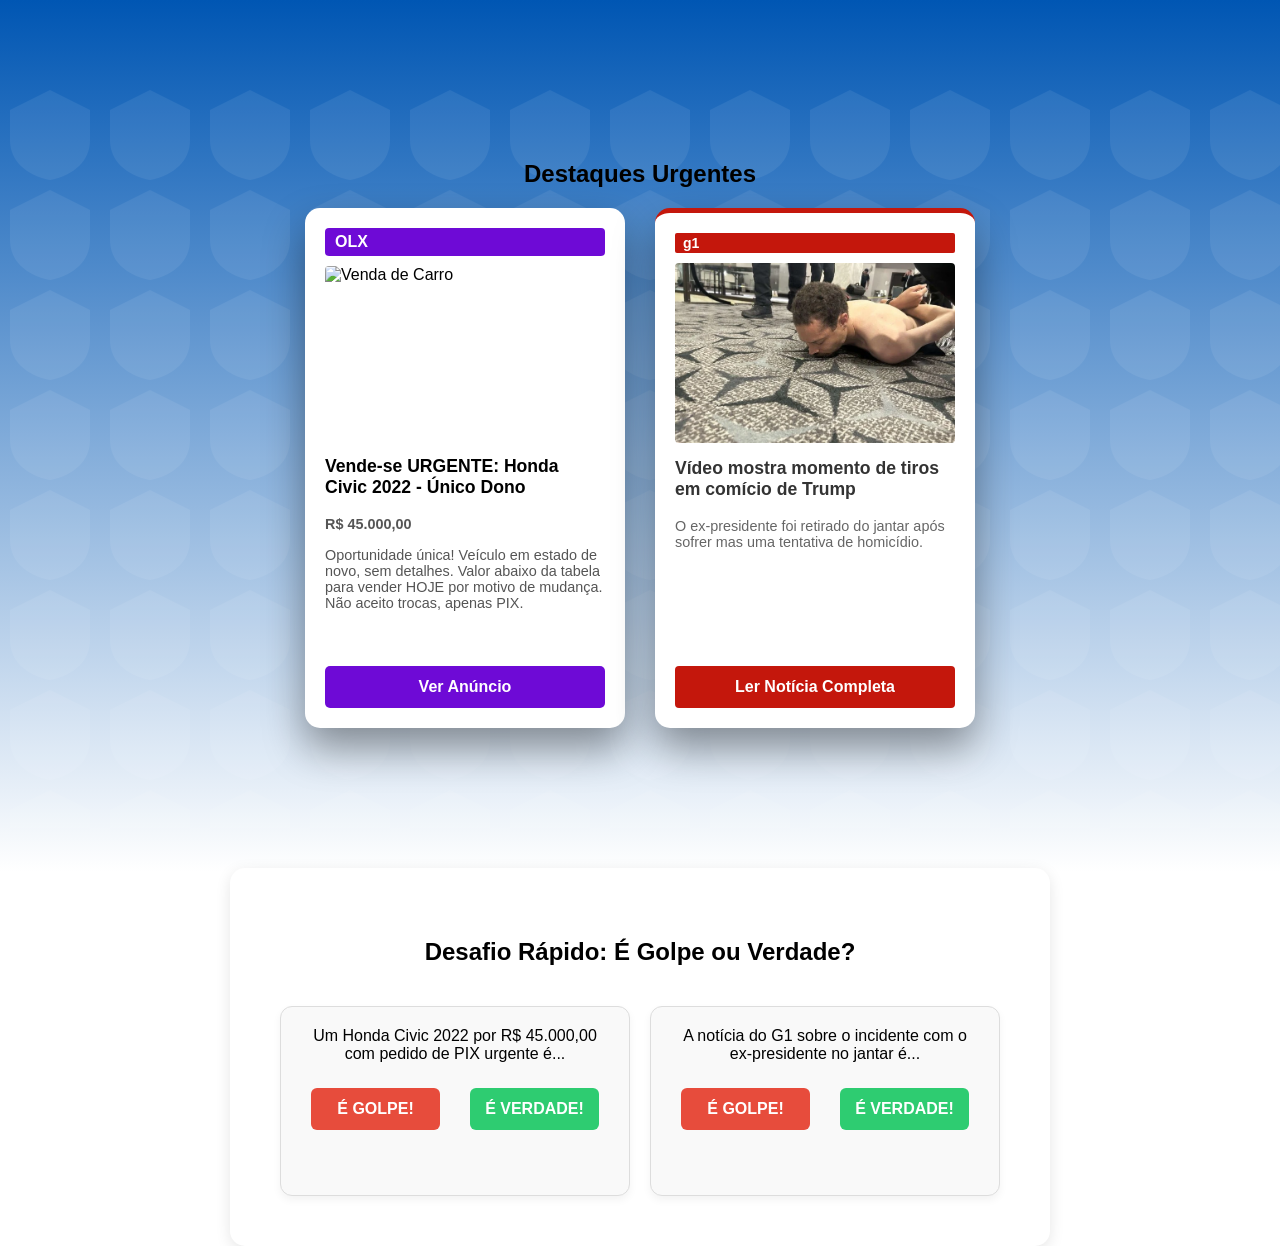
==== index.html @ b0866564 "Add files via upload" ====
<!DOCTYPE html>
<html lang="pt-br">
    <head>
        <meta charset="UTF-8">
        <title>Mentes em Ação</title>
        <link rel="stylesheet"
        href="pagina.css"
    </head>
    <body>
       <section class="propaganda">
    <h2>Destaques Urgentes</h2>
    
    <div class="container-cards">
        <div class="card">
    <div class="tag-olx">OLX</div>
    
    <img src="https://images.unsplash.com/photo-1541899481282-d53bffe3c35d?w=400" alt="Venda de Carro">

    <div class="conteudo-card">
        <h3>Vende-se URGENTE: Honda Civic 2022 - Único Dono</h3>
        <p class="preco-golpe">R$ 45.000,00</p> 
        <p>Oportunidade única! Veículo em estado de novo, sem detalhes. Valor abaixo da tabela para vender HOJE por motivo de mudança. Não aceito trocas, apenas PIX.</p>
    </div>
    <a href="https://www.olx.com.br/autos-e-pecas/carros-vans-e-utilitarios" target="_blank" class="botao-personalizado btn-roxo">Ver Anúncio</a>
    
</div>
        <div class="card noticia-g1">
    <div class="tag-g1">g1</div>
            <img src="trump.jpg">
    
    <div class="conteudo-card">
        <h3>Vídeo mostra momento de tiros em comício de Trump</h3>
        <p>O ex-presidente foi retirado do jantar após sofrer mas uma tentativa de homicídio.</p>
    </div>

   <a href="https://g1.globo.com/mundo/noticia/2026/04/27/atirador-que-abriu-fogo-em-jantar-com-trump-e-formalmente-acusado-de-tentar-matar-presidente-dos-eua.ghtml" target="_blank" class="botao-g1">
    Ler Notícia Completa
</a>
</div>
    
</section>
<section class="quiz-interativo">
    <h2>Desafio Rápido: É Golpe ou Verdade?</h2>
    
    <div class="quiz-container">
        <div class="quiz-item">
            <p>Um Honda Civic 2022 por R$ 45.000,00 com pedido de PIX urgente é...</p>
            <div class="botoes-quiz">
                <button onclick="verificar(1, true)" class="btn-quiz golpe">É GOLPE!</button>
                <button onclick="verificar(1, false)" class="btn-quiz verdade">É VERDADE!</button>
            </div>
            <p id="resultado-1" class="msg-feedback"></p>
        </div>

        <div class="quiz-item">
            <p>A notícia do G1 sobre o incidente com o ex-presidente no jantar é...</p>
            <div class="botoes-quiz">
                <button onclick="verificar(2, false)" class="btn-quiz golpe">É GOLPE!</button>
                <button onclick="verificar(2, true)" class="btn-quiz verdade">É VERDADE!</button>
            </div>
            <p id="resultado-2" class="msg-feedback"></p>
        </div>
    </div>
</section>

<script>
function verificar(pergunta, acertou) {
    const campo = document.getElementById('resultado-' + pergunta);
    if (acertou) {
        campo.innerHTML = "✅ **Acertou!** Ótima análise.";
        campo.style.color = "green";
    } else {
        campo.innerHTML = "❌ **Cuidado!** Verifique os sinais novamente.";
        campo.style.color = "red";
    }
}
</script>




    </body>
</html>
---- pagina.css ----
/* 1. Configuração de reset (topo do arquivo) */
* {
    margin: 0;
    padding: 0;
    box-sizing: border-box;
    font-family: Arial, sans-serif;
}

/* 2. O fundo azul com branco e centralização */
body {
    width: 100%;
    min-height: 100vh;
    background: linear-gradient(180deg, #0056b3 0%, #ffffff 70%) no-repeat;
    display: flex;
    flex-direction: column;
    align-items: center;
    padding-top: 80px; 
}
/* Essa é a parte que faltava para colocar um do lado do outro */
.container-cards {
    display: flex;           /* Ativa o alinhamento flexível */
    flex-direction: row;     /* Força a ficar em linha (lado a lado) */
    justify-content: center; /* Centraliza o par de cards na tela */
    align-items: flex-start; /* Alinha os cards pelo topo */
    gap: 30px;               /* Cria o espaço entre um card e outro */
    flex-wrap: wrap;         /* Se a tela diminuir, um vai para baixo do outro */
    width: 100%;
    max-width: 1200px;       /* Evita que fiquem muito longe em telas enormes */
    margin: 20px auto;       /* Centraliza o bloco todo */
}
/* 3. Estilo dos Cards */
.card {
    background-color: white;
    border-radius: 8px;
    width: 320px;
    /* Altura fixa para os dois cards serem idênticos */
    height: 520px; 
    padding: 20px;
    box-shadow: 0 15px 35px rgba(0,0,0,0.2);
    
    /* O segredo para alinhar tudo dentro */
    display: flex;
    flex-direction: column;
}

.card img {
    width: 100%;
    height: 180px;
    object-fit: cover;
    border-radius: 4px;
    margin-bottom: 10px;
}

.card h3 {
    font-size: 1.1rem;
    margin-bottom: 10px;
    /* Define um espaço fixo para o título */
    min-height: 50px; 
}

.card p {
    font-size: 0.9rem;
    color: #555;
    /* Faz o texto ocupar o espaço que sobrar, empurrando o botão */
    flex-grow: 1; 
    margin-bottom: 15px;
}

.botao-personalizado {
    display: block;
    width: 100%;
    padding: 12px 0;
    text-decoration: none;
    border-radius: 5px;
    font-weight: bold;
    text-align: center;
    /* Garante que o botão fique sempre no final */
    margin-top: auto; 
}

/* 5. Cores dos botões */
.btn-roxo { 
    background-color: #6e0ad6; 
    color: white !important; 
}

.btn-azul { 
    background-color: #0056b3; 
    color: white !important; 
}
/* Estilo específico para o Card do G1 */
.noticia-g1 {
    border-top: 5px solid #c4170c !important; /* Linha vermelha clássica do G1 */
}

.tag-g1 {
    background-color: #c4170c;
    color: white;
    font-weight: bold;
    font-size: 14px;
    padding: 2px 8px;
    display: inline-block;
    margin-bottom: 10px;
    border-radius: 2px;
}

.botao-g1 {
    display: block;
    width: 100%;
    padding: 12px;
    background-color: #c4170c; /* Vermelho G1 */
    color: white !important;
    text-decoration: none;
    font-weight: bold;
    text-align: center;
    border-radius: 4px;
    margin-top: auto;
    transition: background 0.3s;
}

.botao-g1:hover {
    background-color: #a3130a;
}

/* Garante que o título do G1 seja preto e sério */
.noticia-g1 h3 {
    color: #333;
    font-size: 1.1rem;
    text-align: left;
    margin-top: 5px;
}

.noticia-g1 p {
    text-align: left;
    color: #666;
}
.preco-golpe {
    color: #2ecc71;
    font-size: 1.5rem;
    font-weight: bold;
    margin: 10px 0;
}

/* Estilo para a tag da OLX se você ainda não tiver */
.tag-olx {
    background-color: #6E0AD6; /* Roxo clássico da OLX */
    color: white;
    padding: 5px 10px;
    display: inline-block;
    border-radius: 4px;
    font-weight: bold;
    margin-bottom: 10px;
}
.quiz-interativo {
    background-color: #ffffff;
    padding: 30px;
    margin-top: 40px;
    border-radius: 15px;
    text-align: center;
    box-shadow: 0 4px 15px rgba(0,0,0,0.1);
}

.btn-quiz {
    padding: 15px 25px;
    margin: 10px;
    border: none;
    border-radius: 8px;
    font-weight: bold;
    cursor: pointer;
    font-size: 1rem;
    transition: 0.3s;
}

.golpe { background-color: #e74c3c; color: white; }
.verdade { background-color: #2ecc71; color: white; }

.btn-quiz:hover { transform: scale(1.1); }

#resultado-quiz {
    margin-top: 20px;
    font-size: 1.1rem;
    min-height: 30px;
}
/* Organiza o título do Quiz */
.quiz-interativo h2 {
    margin-top: 40px;
    margin-bottom: 20px;
}

/* Coloca as perguntas lado a lado */
.quiz-container {
    display: flex;
    justify-content: center;
    gap: 20px;
    flex-wrap: wrap; /* Para não quebrar no celular */
    padding: 20px;
}

/* Estilo de cada "card" de pergunta */
.quiz-item {
    background: #f9f9f9;
    border: 1px solid #ddd;
    border-radius: 12px;
    padding: 20px;
    width: 350px; /* Tamanho fixo para ficarem iguais */
    box-shadow: 0 4px 8px rgba(0,0,0,0.05);
    display: flex;
    flex-direction: column;
    justify-content: space-between;
}

/* Alinha os botões dentro do card */
.botoes-quiz {
    display: flex;
    gap: 10px;
    justify-content: center;
    margin-top: 15px;
}

/* Deixa os botões com o mesmo tamanho */
.btn-quiz {
    flex: 1;
    padding: 12px;
    border: none;
    border-radius: 6px;
    font-weight: bold;
    cursor: pointer;
    transition: 0.3s;
}

.msg-feedback {
    margin-top: 15px;
    font-size: 0.9rem;
    min-height: 20px; /* Evita que o card mude de tamanho ao aparecer o texto */
}
.selo-seguranca {
    position: absolute;
    top: 10px;
    right: 10px;
    padding: 5px 10px;
    border-radius: 20px;
    font-size: 0.8rem;
    font-weight: bold;
    color: white;
    display: flex;
    align-items: center;
    gap: 5px;
}

.alerta { background-color: #e74c3c; /* Vermelho */ }
.verificado { background-color: #2ecc71; /* Verde */ }

/* Precisa adicionar isso no seu .card para o selo ficar no lugar certo */
.card {
    position: relative;
    /* ... o resto do seu CSS do card ... */
}
.propaganda {
    width: 100%;
    padding: 80px 20px;
    display: flex;
    flex-direction: column;
    align-items: center;

    /* FUNDO MODERNO: Um gradiente que vai do azul escuro para o roxo sutil */
    background: linear-gradient(135deg, #1a2a6c, #b21f1f, #fdbb2d); /* Opção colorida */
    /* OU esta opção mais "Cyber": */
    background: linear-gradient(180deg, #0f0c29 0%, #302b63 50%, #24243e 100%);
    
    /* Recalocando os ícones de escudo sobre o gradiente */
    background-image: url("data:image/svg+xml,%3Csvg xmlns='http://www.w3.org/2000/svg' width='100' height='100' viewBox='0 0 100 100'%3E%3Cg fill='%23ffffff' fill-opacity='0.07'%3E%3Cpath d='M50 10L10 30v30c0 20 15 35 40 40 25-5 40-20 40-40V30L50 10z'/%3E%3C/g%3E%3C/svg%3E");
}

.card {
    background-color: #ffffff;
    border-radius: 15px;
    /* Sombra mais forte para o card "saltar" do fundo escuro */
    box-shadow: 0 20px 40px rgba(0,0,0,0.4); 
    border: none;
}
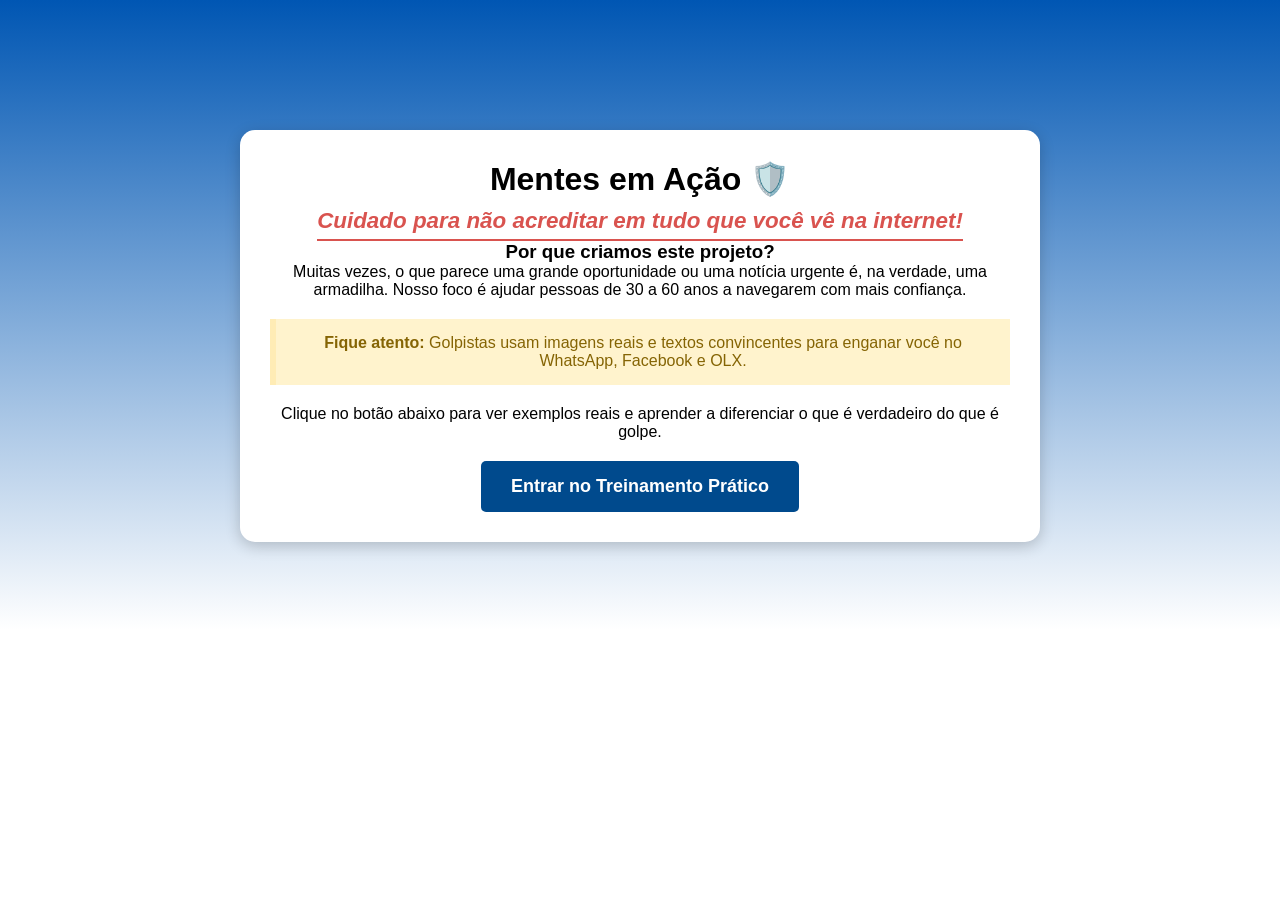
==== commit 867a45e5: "Add files via upload Adicionando pagina de alerta e renomeando quiz." ====
--- a/index.html
+++ b/index.html
@@ -1,83 +1,30 @@
 <!DOCTYPE html>
 <html lang="pt-br">
-    <head>
-        <meta charset="UTF-8">
-        <title>Mentes em Ação</title>
-        <link rel="stylesheet"
-        href="pagina.css"
-    </head>
-    <body>
-       <section class="propaganda">
-    <h2>Destaques Urgentes</h2>
-    
-    <div class="container-cards">
-        <div class="card">
-    <div class="tag-olx">OLX</div>
-    
-    <img src="https://images.unsplash.com/photo-1541899481282-d53bffe3c35d?w=400" alt="Venda de Carro">
+<head>
+    <meta charset="UTF-8">
+    <meta name="viewport" content="width=device-width, initial-scale=1.0">
+    <title>Mentes em Ação - Segurança Digital</title>
+    <link rel="stylesheet" href="pagina.css">
+</head>
+<body>
+    <div class="container-entrada">
+        <header>
+            <h1>Mentes em Ação 🛡️</h1>
+            <h2 class="frase-alerta">Cuidado para não acreditar em tudo que você vê na internet!</h2>
+        </header>
 
-    <div class="conteudo-card">
-        <h3>Vende-se URGENTE: Honda Civic 2022 - Único Dono</h3>
-        <p class="preco-golpe">R$ 45.000,00</p> 
-        <p>Oportunidade única! Veículo em estado de novo, sem detalhes. Valor abaixo da tabela para vender HOJE por motivo de mudança. Não aceito trocas, apenas PIX.</p>
+        <section class="conteudo-explicativo">
+            <h3>Por que criamos este projeto?</h3>
+            <p>Muitas vezes, o que parece uma grande oportunidade ou uma notícia urgente é, na verdade, uma armadilha. Nosso foco é ajudar pessoas de 30 a 60 anos a navegarem com mais confiança.</p>
+            
+            <div class="alerta-box">
+                <p><strong>Fique atento:</strong> Golpistas usam imagens reais e textos convincentes para enganar você no WhatsApp, Facebook e OLX.</p>
+            </div>
+
+            <p>Clique no botão abaixo para ver exemplos reais e aprender a diferenciar o que é verdadeiro do que é golpe.</p>
+            
+            <a href="quiz.html" class="botao-proximo">Entrar no Treinamento Prático</a>
+        </section>
     </div>
-    <a href="https://www.olx.com.br/autos-e-pecas/carros-vans-e-utilitarios" target="_blank" class="botao-personalizado btn-roxo">Ver Anúncio</a>
-    
-</div>
-        <div class="card noticia-g1">
-    <div class="tag-g1">g1</div>
-            <img src="trump.jpg">
-    
-    <div class="conteudo-card">
-        <h3>Vídeo mostra momento de tiros em comício de Trump</h3>
-        <p>O ex-presidente foi retirado do jantar após sofrer mas uma tentativa de homicídio.</p>
-    </div>
-
-   <a href="https://g1.globo.com/mundo/noticia/2026/04/27/atirador-que-abriu-fogo-em-jantar-com-trump-e-formalmente-acusado-de-tentar-matar-presidente-dos-eua.ghtml" target="_blank" class="botao-g1">
-    Ler Notícia Completa
-</a>
-</div>
-    
-</section>
-<section class="quiz-interativo">
-    <h2>Desafio Rápido: É Golpe ou Verdade?</h2>
-    
-    <div class="quiz-container">
-        <div class="quiz-item">
-            <p>Um Honda Civic 2022 por R$ 45.000,00 com pedido de PIX urgente é...</p>
-            <div class="botoes-quiz">
-                <button onclick="verificar(1, true)" class="btn-quiz golpe">É GOLPE!</button>
-                <button onclick="verificar(1, false)" class="btn-quiz verdade">É VERDADE!</button>
-            </div>
-            <p id="resultado-1" class="msg-feedback"></p>
-        </div>
-
-        <div class="quiz-item">
-            <p>A notícia do G1 sobre o incidente com o ex-presidente no jantar é...</p>
-            <div class="botoes-quiz">
-                <button onclick="verificar(2, false)" class="btn-quiz golpe">É GOLPE!</button>
-                <button onclick="verificar(2, true)" class="btn-quiz verdade">É VERDADE!</button>
-            </div>
-            <p id="resultado-2" class="msg-feedback"></p>
-        </div>
-    </div>
-</section>
-
-<script>
-function verificar(pergunta, acertou) {
-    const campo = document.getElementById('resultado-' + pergunta);
-    if (acertou) {
-        campo.innerHTML = "✅ **Acertou!** Ótima análise.";
-        campo.style.color = "green";
-    } else {
-        campo.innerHTML = "❌ **Cuidado!** Verifique os sinais novamente.";
-        campo.style.color = "red";
-    }
-}
-</script>
-
-
-
-
-    </body>
+</body>
 </html>
--- a/pagina.css
+++ b/pagina.css
@@ -277,4 +277,48 @@
     /* Sombra mais forte para o card "saltar" do fundo escuro */
     box-shadow: 0 20px 40px rgba(0,0,0,0.4); 
     border: none;
+}
+.container-entrada {
+    max-width: 800px;
+    margin: 50px auto;
+    padding: 30px;
+    background-color: white;
+    border-radius: 15px;
+    box-shadow: 0 4px 15px rgba(0,0,0,0.2);
+    text-align: center;
+    font-family: 'Segoe UI', Tahoma, Geneva, Verdana, sans-serif;
+}
+
+.alerta-box {
+    background-color: #fff3cd;
+    border-left: 6px solid #ffecb5;
+    margin: 20px 0;
+    padding: 15px;
+    color: #856404;
+}
+
+.botao-proximo {
+    display: inline-block;
+    padding: 15px 30px;
+    background-color: #004a8d;
+    color: white;
+    text-decoration: none;
+    border-radius: 5px;
+    font-weight: bold;
+    font-size: 18px;
+    margin-top: 20px;
+    transition: background 0.3s;
+}
+
+.botao-proximo:hover {
+    background-color: #003366;
+}
+.frase-alerta {
+    color: #d9534f; /* Um vermelho de alerta, mas elegante */
+    font-style: italic;
+    font-size: 1.4rem;
+    margin-top: 10px;
+    border-bottom: 2px solid #d9534f;
+    display: inline-block;
+    padding-bottom: 5px;
 }
